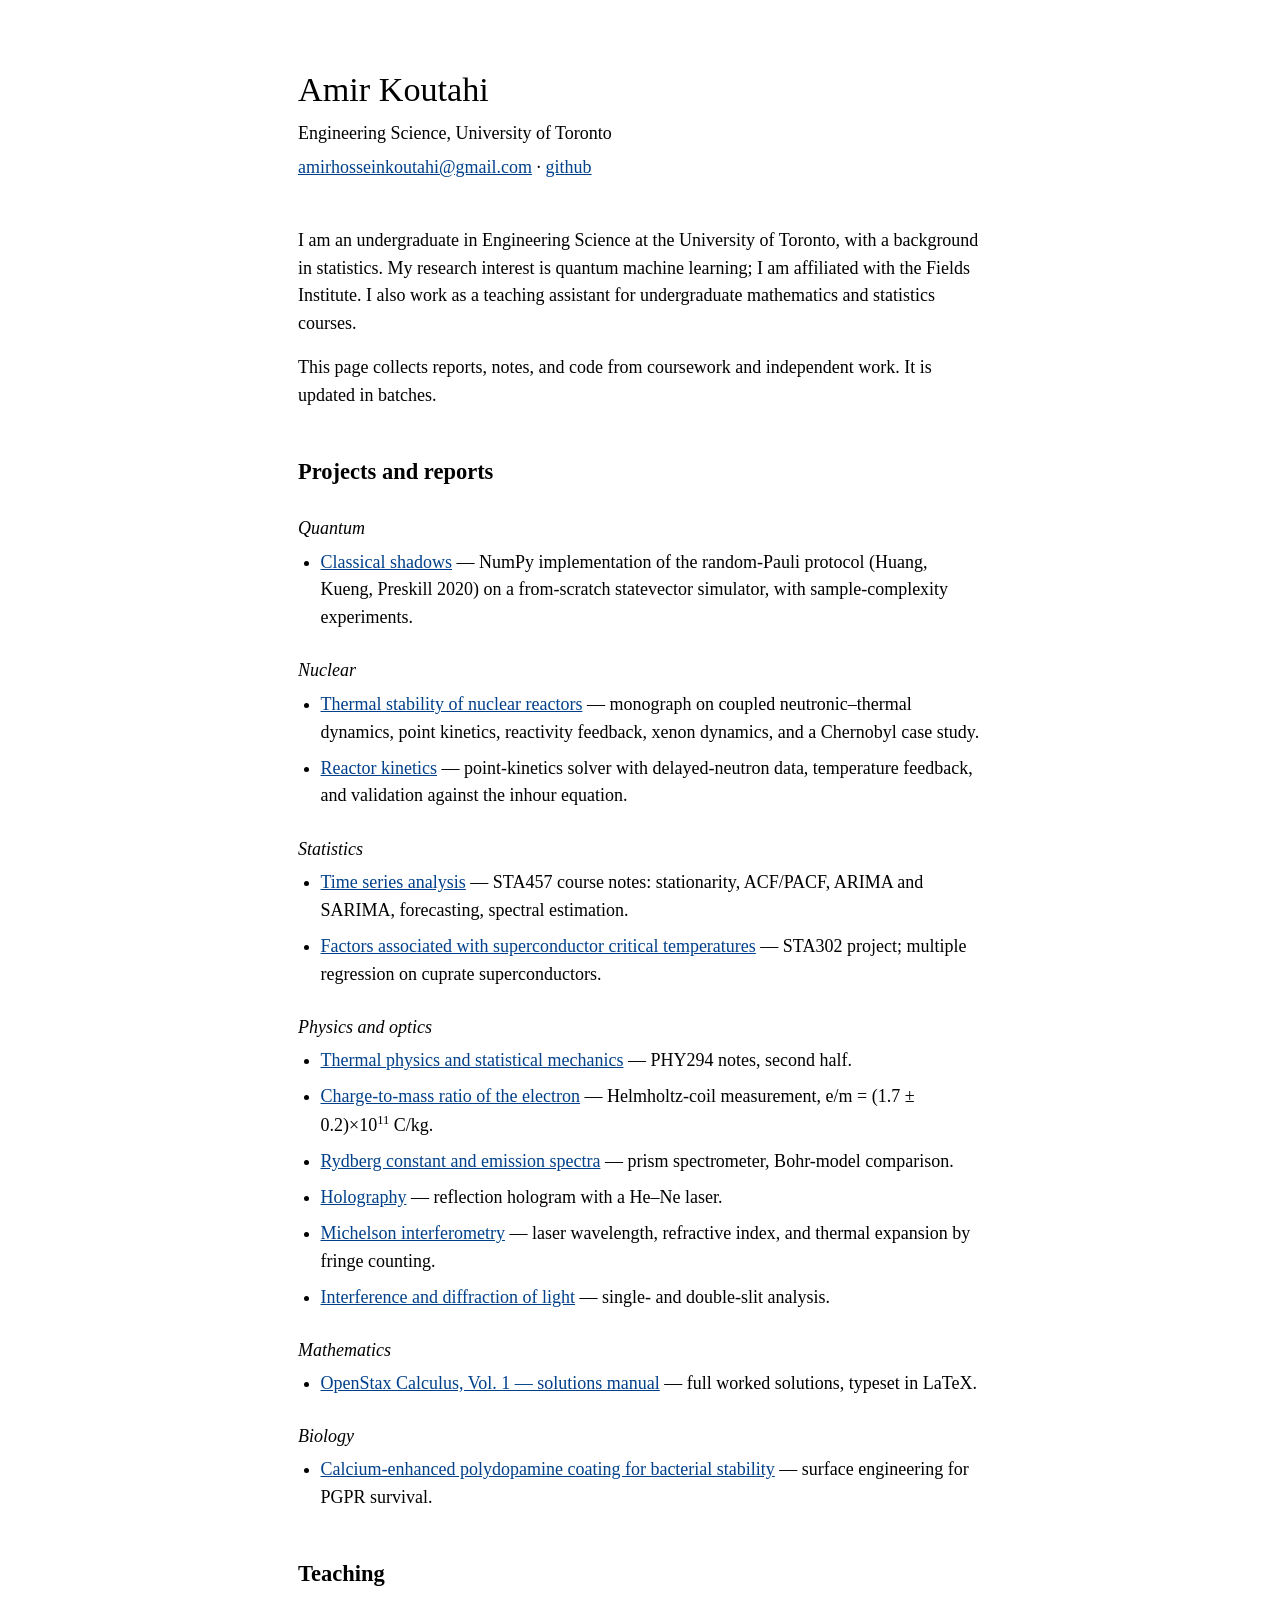
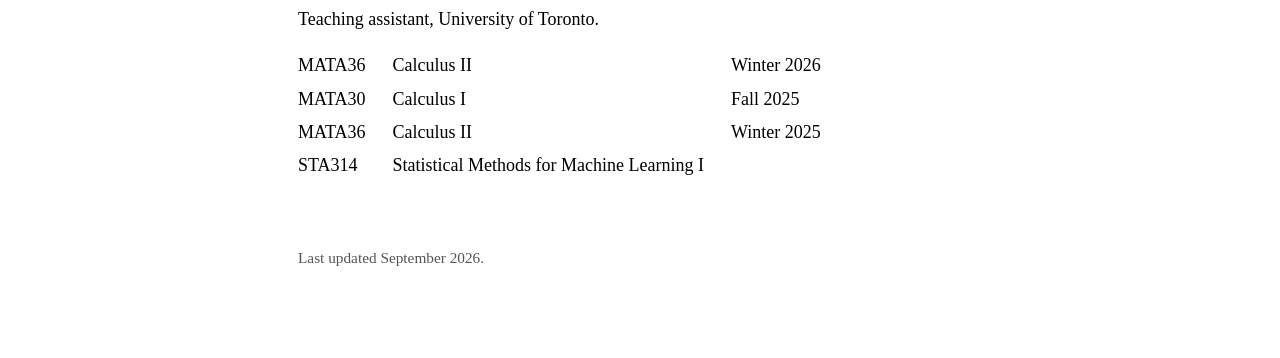
==== index.html @ e665cbd8 "Add files via upload" ====
<!DOCTYPE html>
<html lang="en">
<head>
  <meta charset="utf-8">
  <meta name="viewport" content="width=device-width, initial-scale=1">
  <title>Amir Koutahi</title>
  <meta name="description" content="Amir Koutahi — Engineering Science, University of Toronto. Research, projects, and teaching.">
  <link rel="stylesheet" href="styles.css">
</head>
<body>

<header>
  <h1>Amir Koutahi</h1>
  <p class="affil">Engineering Science, University of Toronto</p>
  <p class="links">
    <a href="mailto:amirhosseinkoutahi@gmail.com">amirhosseinkoutahi@gmail.com</a> ·
    <a href="https://github.com/amir-koutahi">github</a>
  </p>
</header>

<main>

<section id="about">
  <p>
    I am an undergraduate in Engineering Science at the University of Toronto, with a
    background in statistics. My research interest is quantum machine learning; I am
    affiliated with the Fields Institute. I also work as a teaching assistant for
    undergraduate mathematics and statistics courses.
  </p>
  <p>
    This page collects reports, notes, and code from coursework and independent work.
    It is updated in batches.
  </p>
</section>

<section id="projects">
  <h2>Projects and reports</h2>

  <h3>Quantum</h3>
  <ul>
    <li><a href="https://github.com/amir-koutahi/classical-shadows">Classical shadows</a> — NumPy implementation of the random-Pauli protocol (Huang, Kueng, Preskill 2020) on a from-scratch statevector simulator, with sample-complexity experiments.</li>
  </ul>

  <h3>Nuclear</h3>
  <ul>
    <li><a href="https://github.com/amir-koutahi/thermal-stability-nuclear-reactors/blob/main/thermal-stability-of-nuclear-reactors.pdf">Thermal stability of nuclear reactors</a> — monograph on coupled neutronic–thermal dynamics, point kinetics, reactivity feedback, xenon dynamics, and a Chernobyl case study.</li>
    <li><a href="https://github.com/amir-koutahi/reactor-kinetics">Reactor kinetics</a> — point-kinetics solver with delayed-neutron data, temperature feedback, and validation against the inhour equation.</li>
  </ul>

  <h3>Statistics</h3>
  <ul>
    <li><a href="assets/pdfs/STA457_Time_Series_Analysis.pdf">Time series analysis</a> — STA457 course notes: stationarity, ACF/PACF, ARIMA and SARIMA, forecasting, spectral estimation.</li>
    <li><a href="https://amirkoutahi.com/wp-content/uploads/2026/04/report.pdf">Factors associated with superconductor critical temperatures</a> — STA302 project; multiple regression on cuprate superconductors.</li>
  </ul>

  <h3>Physics and optics</h3>
  <ul>
    <li><a href="https://amirkoutahi.com/wp-content/uploads/2026/04/PHY294_part_2_notes.pdf">Thermal physics and statistical mechanics</a> — PHY294 notes, second half.</li>
    <li><a href="https://amirkoutahi.com/wp-content/uploads/2026/04/Charge_to_mass_ratio_for_the_electron.pdf">Charge-to-mass ratio of the electron</a> — Helmholtz-coil measurement, e/m = (1.7 ± 0.2)×10<sup>11</sup> C/kg.</li>
    <li><a href="https://amirkoutahi.com/wp-content/uploads/2026/03/Rydberg_constant_lab_report.pdf">Rydberg constant and emission spectra</a> — prism spectrometer, Bohr-model comparison.</li>
    <li><a href="https://amirkoutahi.com/wp-content/uploads/2026/04/Holography.pdf">Holography</a> — reflection hologram with a He–Ne laser.</li>
    <li><a href="https://amirkoutahi.com/wp-content/uploads/2026/04/PHY294_lab_report_Interferometry.pdf">Michelson interferometry</a> — laser wavelength, refractive index, and thermal expansion by fringe counting.</li>
    <li><a href="https://amirkoutahi.com/wp-content/uploads/2026/03/diffraction_Interference_lab_report.pdf">Interference and diffraction of light</a> — single- and double-slit analysis.</li>
  </ul>

  <h3>Mathematics</h3>
  <ul>
    <li><a href="https://amirkoutahi.com/wp-content/uploads/2026/01/OpenStax_Solution_Manuals-1.pdf">OpenStax Calculus, Vol. 1 — solutions manual</a> — full worked solutions, typeset in LaTeX.</li>
  </ul>

  <h3>Biology</h3>
  <ul>
    <li><a href="https://amirkoutahi.com/wp-content/uploads/2026/03/Nanomechanolab.pdf">Calcium-enhanced polydopamine coating for bacterial stability</a> — surface engineering for PGPR survival.</li>
  </ul>
</section>

<section id="teaching">
  <h2>Teaching</h2>
  <p>Teaching assistant, University of Toronto.</p>
  <table>
    <tr><td>MATA36</td><td>Calculus II</td><td>Winter 2026</td></tr>
    <tr><td>MATA30</td><td>Calculus I</td><td>Fall 2025</td></tr>
    <tr><td>MATA36</td><td>Calculus II</td><td>Winter 2025</td></tr>
    <tr><td>STA314</td><td>Statistical Methods for Machine Learning I</td><td></td></tr>
  </table>
  <!-- To add tutorial notes, link them here, e.g.
  <ul><li><a href="assets/pdfs/mata36-week1.pdf">MATA36 — Week 1</a></li></ul> -->
</section>

</main>

<footer>
  <p>Last updated September 2026.</p>
</footer>

</body>
</html>
---- styles.css ----
/* Amir Koutahi — personal site. Plain, paper-like. */

html {
  font-family: "Latin Modern Roman", "Computer Modern Serif", Georgia, "Times New Roman", serif;
  font-size: 18px;
  line-height: 1.55;
  color: #000;
  background: #fff;
}

body {
  max-width: 38em;
  margin: 0 auto;
  padding: 3.5rem 1.25rem 4rem;
}

header { margin-bottom: 2.5rem; }

h1 {
  font-size: 1.9rem;
  font-weight: normal;
  margin: 0 0 .2rem;
}

.affil { margin: 0 0 .35rem; }

.links { margin: 0; }

h2 {
  font-size: 1.25rem;
  font-weight: bold;
  margin: 2.5rem 0 .75rem;
}

h3 {
  font-size: 1rem;
  font-weight: normal;
  font-style: italic;
  margin: 1.4rem 0 .3rem;
}

p { margin: 0 0 .9rem; }

ul {
  margin: 0;
  padding-left: 1.25rem;
}

li { margin-bottom: .45rem; }

a { color: #00408a; }
a:hover { text-decoration-thickness: 2px; }
a:focus-visible { outline: 2px solid #00408a; outline-offset: 2px; }

table { border-collapse: collapse; margin-top: .25rem; }
td { padding: .15rem 1.5rem .15rem 0; vertical-align: top; }
td:last-child { padding-right: 0; }

sup { font-size: .7em; }

footer {
  margin-top: 3.5rem;
  font-size: .85rem;
  color: #555;
}

@media (max-width: 480px) {
  html { font-size: 17px; }
  body { padding-top: 2rem; }
}
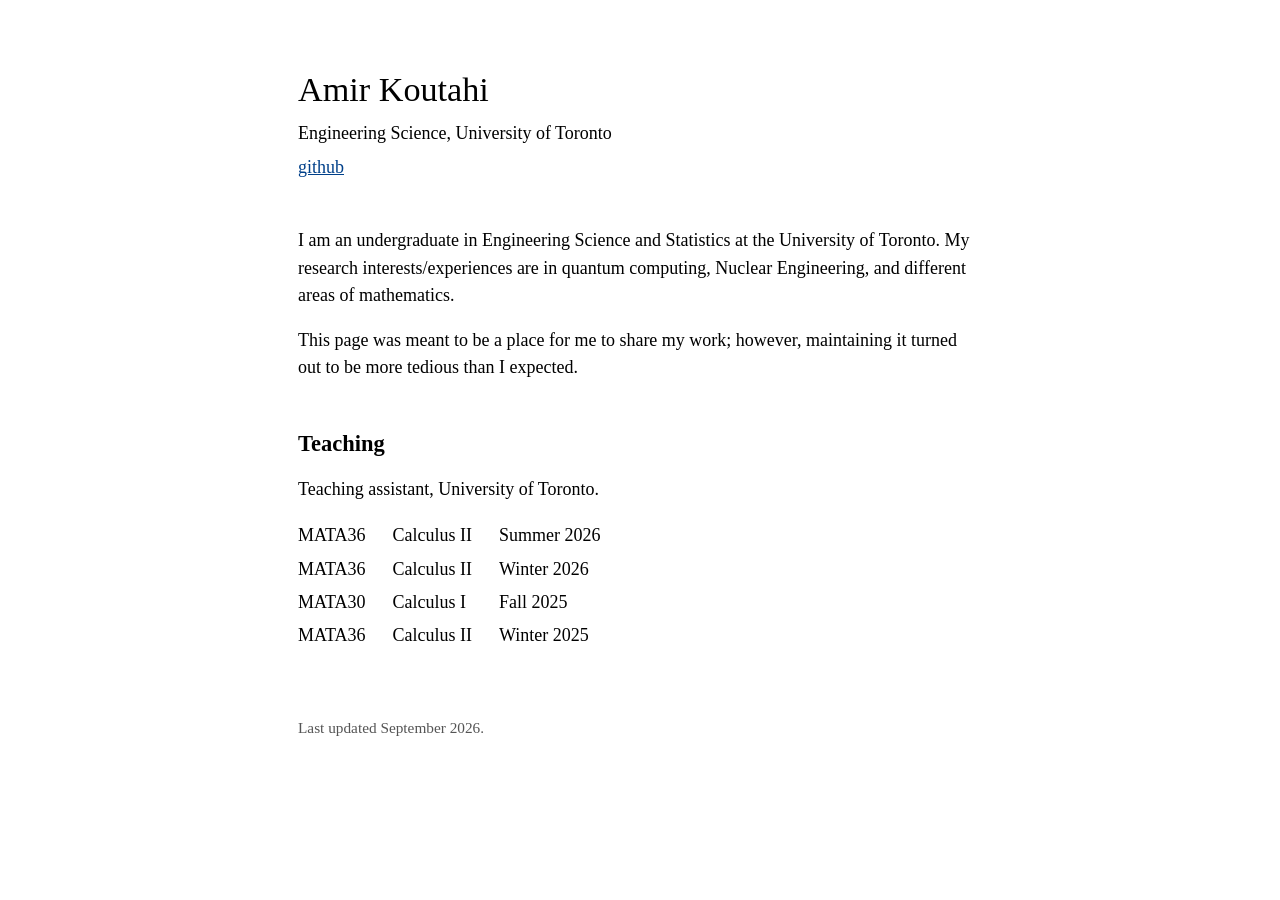
==== commit 29d1d873: "Revise personal info and teaching details in index.html Updated personal information and research in" ====
--- a/index.html
+++ b/index.html
@@ -13,7 +13,6 @@
   <h1>Amir Koutahi</h1>
   <p class="affil">Engineering Science, University of Toronto</p>
   <p class="links">
-    <a href="mailto:amirhosseinkoutahi@gmail.com">amirhosseinkoutahi@gmail.com</a> ·
     <a href="https://github.com/amir-koutahi">github</a>
   </p>
 </header>
@@ -22,66 +21,21 @@
 
 <section id="about">
   <p>
-    I am an undergraduate in Engineering Science at the University of Toronto, with a
-    background in statistics. My research interest is quantum machine learning; I am
-    affiliated with the Fields Institute. I also work as a teaching assistant for
-    undergraduate mathematics and statistics courses.
+    I am an undergraduate in Engineering Science and Statistics at the University of Toronto. My research interests/experiences are in quantum computing, Nuclear Engineering, and different areas of mathematics. 
   </p>
   <p>
-    This page collects reports, notes, and code from coursework and independent work.
-    It is updated in batches.
+    This page was meant to be a place for me to share my work; however, maintaining it turned out to be more tedious than I expected.
   </p>
-</section>
-
-<section id="projects">
-  <h2>Projects and reports</h2>
-
-  <h3>Quantum</h3>
-  <ul>
-    <li><a href="https://github.com/amir-koutahi/classical-shadows">Classical shadows</a> — NumPy implementation of the random-Pauli protocol (Huang, Kueng, Preskill 2020) on a from-scratch statevector simulator, with sample-complexity experiments.</li>
-  </ul>
-
-  <h3>Nuclear</h3>
-  <ul>
-    <li><a href="https://github.com/amir-koutahi/thermal-stability-nuclear-reactors/blob/main/thermal-stability-of-nuclear-reactors.pdf">Thermal stability of nuclear reactors</a> — monograph on coupled neutronic–thermal dynamics, point kinetics, reactivity feedback, xenon dynamics, and a Chernobyl case study.</li>
-    <li><a href="https://github.com/amir-koutahi/reactor-kinetics">Reactor kinetics</a> — point-kinetics solver with delayed-neutron data, temperature feedback, and validation against the inhour equation.</li>
-  </ul>
-
-  <h3>Statistics</h3>
-  <ul>
-    <li><a href="assets/pdfs/STA457_Time_Series_Analysis.pdf">Time series analysis</a> — STA457 course notes: stationarity, ACF/PACF, ARIMA and SARIMA, forecasting, spectral estimation.</li>
-    <li><a href="https://amirkoutahi.com/wp-content/uploads/2026/04/report.pdf">Factors associated with superconductor critical temperatures</a> — STA302 project; multiple regression on cuprate superconductors.</li>
-  </ul>
-
-  <h3>Physics and optics</h3>
-  <ul>
-    <li><a href="https://amirkoutahi.com/wp-content/uploads/2026/04/PHY294_part_2_notes.pdf">Thermal physics and statistical mechanics</a> — PHY294 notes, second half.</li>
-    <li><a href="https://amirkoutahi.com/wp-content/uploads/2026/04/Charge_to_mass_ratio_for_the_electron.pdf">Charge-to-mass ratio of the electron</a> — Helmholtz-coil measurement, e/m = (1.7 ± 0.2)×10<sup>11</sup> C/kg.</li>
-    <li><a href="https://amirkoutahi.com/wp-content/uploads/2026/03/Rydberg_constant_lab_report.pdf">Rydberg constant and emission spectra</a> — prism spectrometer, Bohr-model comparison.</li>
-    <li><a href="https://amirkoutahi.com/wp-content/uploads/2026/04/Holography.pdf">Holography</a> — reflection hologram with a He–Ne laser.</li>
-    <li><a href="https://amirkoutahi.com/wp-content/uploads/2026/04/PHY294_lab_report_Interferometry.pdf">Michelson interferometry</a> — laser wavelength, refractive index, and thermal expansion by fringe counting.</li>
-    <li><a href="https://amirkoutahi.com/wp-content/uploads/2026/03/diffraction_Interference_lab_report.pdf">Interference and diffraction of light</a> — single- and double-slit analysis.</li>
-  </ul>
-
-  <h3>Mathematics</h3>
-  <ul>
-    <li><a href="https://amirkoutahi.com/wp-content/uploads/2026/01/OpenStax_Solution_Manuals-1.pdf">OpenStax Calculus, Vol. 1 — solutions manual</a> — full worked solutions, typeset in LaTeX.</li>
-  </ul>
-
-  <h3>Biology</h3>
-  <ul>
-    <li><a href="https://amirkoutahi.com/wp-content/uploads/2026/03/Nanomechanolab.pdf">Calcium-enhanced polydopamine coating for bacterial stability</a> — surface engineering for PGPR survival.</li>
-  </ul>
 </section>
 
 <section id="teaching">
   <h2>Teaching</h2>
   <p>Teaching assistant, University of Toronto.</p>
   <table>
+    <tr><td>MATA36</td><td>Calculus II</td><td>Summer 2026</td></tr>
     <tr><td>MATA36</td><td>Calculus II</td><td>Winter 2026</td></tr>
     <tr><td>MATA30</td><td>Calculus I</td><td>Fall 2025</td></tr>
     <tr><td>MATA36</td><td>Calculus II</td><td>Winter 2025</td></tr>
-    <tr><td>STA314</td><td>Statistical Methods for Machine Learning I</td><td></td></tr>
   </table>
   <!-- To add tutorial notes, link them here, e.g.
   <ul><li><a href="assets/pdfs/mata36-week1.pdf">MATA36 — Week 1</a></li></ul> -->
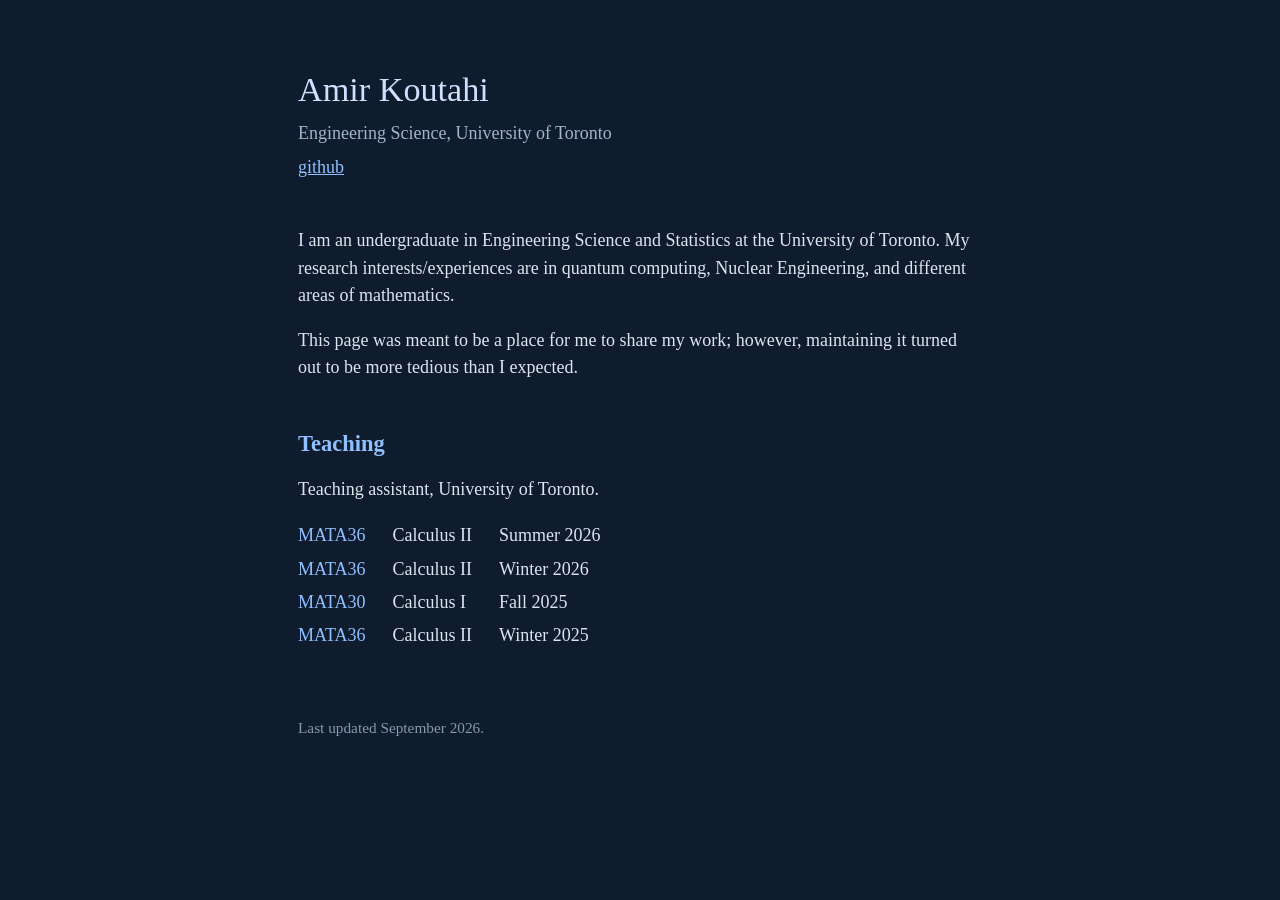
==== commit fc9acf0e: "Remove tutorial notes comment from index.html Removed commented-out section for tutorial notes." ====
--- a/index.html
+++ b/index.html
@@ -37,8 +37,6 @@
     <tr><td>MATA30</td><td>Calculus I</td><td>Fall 2025</td></tr>
     <tr><td>MATA36</td><td>Calculus II</td><td>Winter 2025</td></tr>
   </table>
-  <!-- To add tutorial notes, link them here, e.g.
-  <ul><li><a href="assets/pdfs/mata36-week1.pdf">MATA36 — Week 1</a></li></ul> -->
 </section>
 
 </main>
--- a/styles.css
+++ b/styles.css
@@ -1,11 +1,11 @@
-/* Amir Koutahi — personal site. Plain, paper-like. */
+/* Amir Koutahi â€” personal site. Plain, dark navy. */
 
 html {
   font-family: "Latin Modern Roman", "Computer Modern Serif", Georgia, "Times New Roman", serif;
   font-size: 18px;
   line-height: 1.55;
-  color: #000;
-  background: #fff;
+  color: #dde4ee;
+  background: #0f1c2e;
 }
 
 body {
@@ -17,22 +17,25 @@
 header { margin-bottom: 2.5rem; }
 
 h1 {
+  color: #cfe0ff;
   font-size: 1.9rem;
   font-weight: normal;
   margin: 0 0 .2rem;
 }
 
-.affil { margin: 0 0 .35rem; }
+.affil { margin: 0 0 .35rem; color: #a3b3c9; }
 
 .links { margin: 0; }
 
 h2 {
+  color: #8fc1ff;
   font-size: 1.25rem;
   font-weight: bold;
   margin: 2.5rem 0 .75rem;
 }
 
 h3 {
+  color: #a3b3c9;
   font-size: 1rem;
   font-weight: normal;
   font-style: italic;
@@ -48,12 +51,13 @@
 
 li { margin-bottom: .45rem; }
 
-a { color: #00408a; }
+a { color: #8fc1ff; }
 a:hover { text-decoration-thickness: 2px; }
-a:focus-visible { outline: 2px solid #00408a; outline-offset: 2px; }
+a:focus-visible { outline: 2px solid #8fc1ff; outline-offset: 2px; }
 
 table { border-collapse: collapse; margin-top: .25rem; }
 td { padding: .15rem 1.5rem .15rem 0; vertical-align: top; }
+td:first-child { color: #8fc1ff; }
 td:last-child { padding-right: 0; }
 
 sup { font-size: .7em; }
@@ -61,7 +65,7 @@
 footer {
   margin-top: 3.5rem;
   font-size: .85rem;
-  color: #555;
+  color: #8a97ab;
 }
 
 @media (max-width: 480px) {
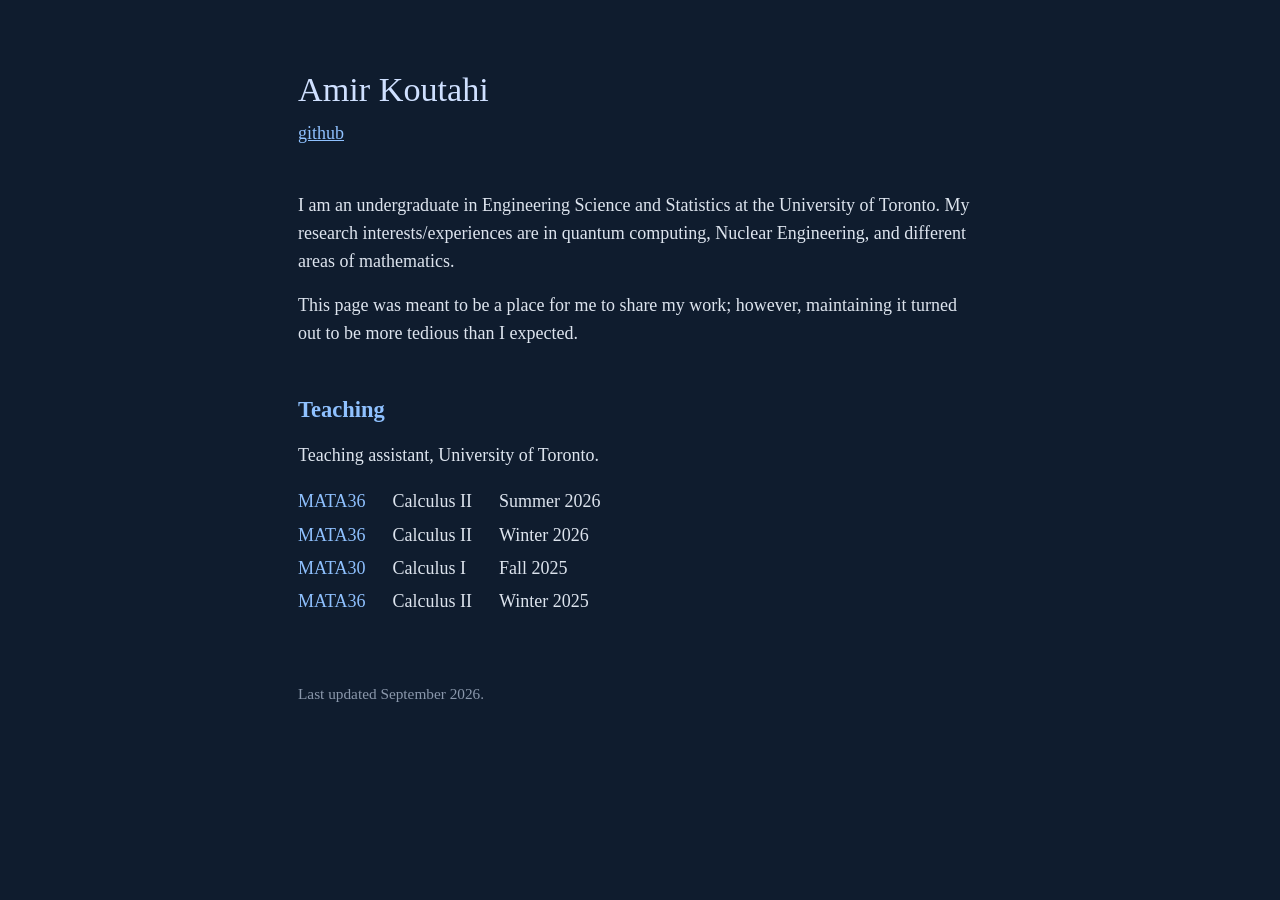
==== commit c8585e4c: "Remove affiliation paragraph from index.html" ====
--- a/index.html
+++ b/index.html
@@ -11,7 +11,6 @@
 
 <header>
   <h1>Amir Koutahi</h1>
-  <p class="affil">Engineering Science, University of Toronto</p>
   <p class="links">
     <a href="https://github.com/amir-koutahi">github</a>
   </p>
--- a/styles.css
+++ b/styles.css
@@ -1,4 +1,4 @@
-/* Amir Koutahi â€” personal site. Plain, dark navy. */
+/* dark navy */
 
 html {
   font-family: "Latin Modern Roman", "Computer Modern Serif", Georgia, "Times New Roman", serif;
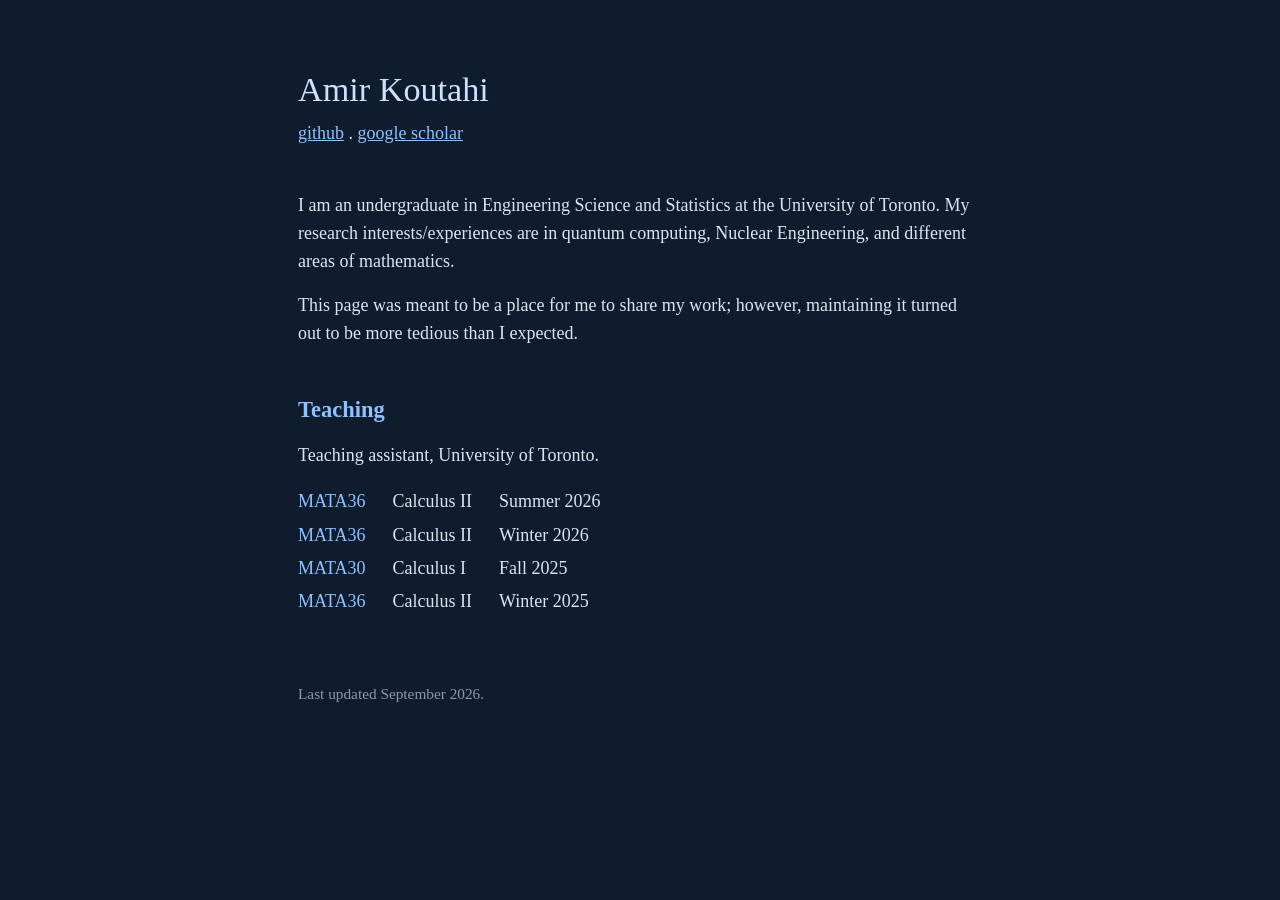
==== commit 65ac647f: "Add Google Scholar link to index.html" ====
--- a/index.html
+++ b/index.html
@@ -12,7 +12,8 @@
 <header>
   <h1>Amir Koutahi</h1>
   <p class="links">
-    <a href="https://github.com/amir-koutahi">github</a>
+    <a href="https://github.com/amir-koutahi">github</a> .
+    <a href="https://scholar.google.ca/citations?user=P5gp0iUAAAAJ&amp;hl=en">google scholar</a>
   </p>
 </header>
 
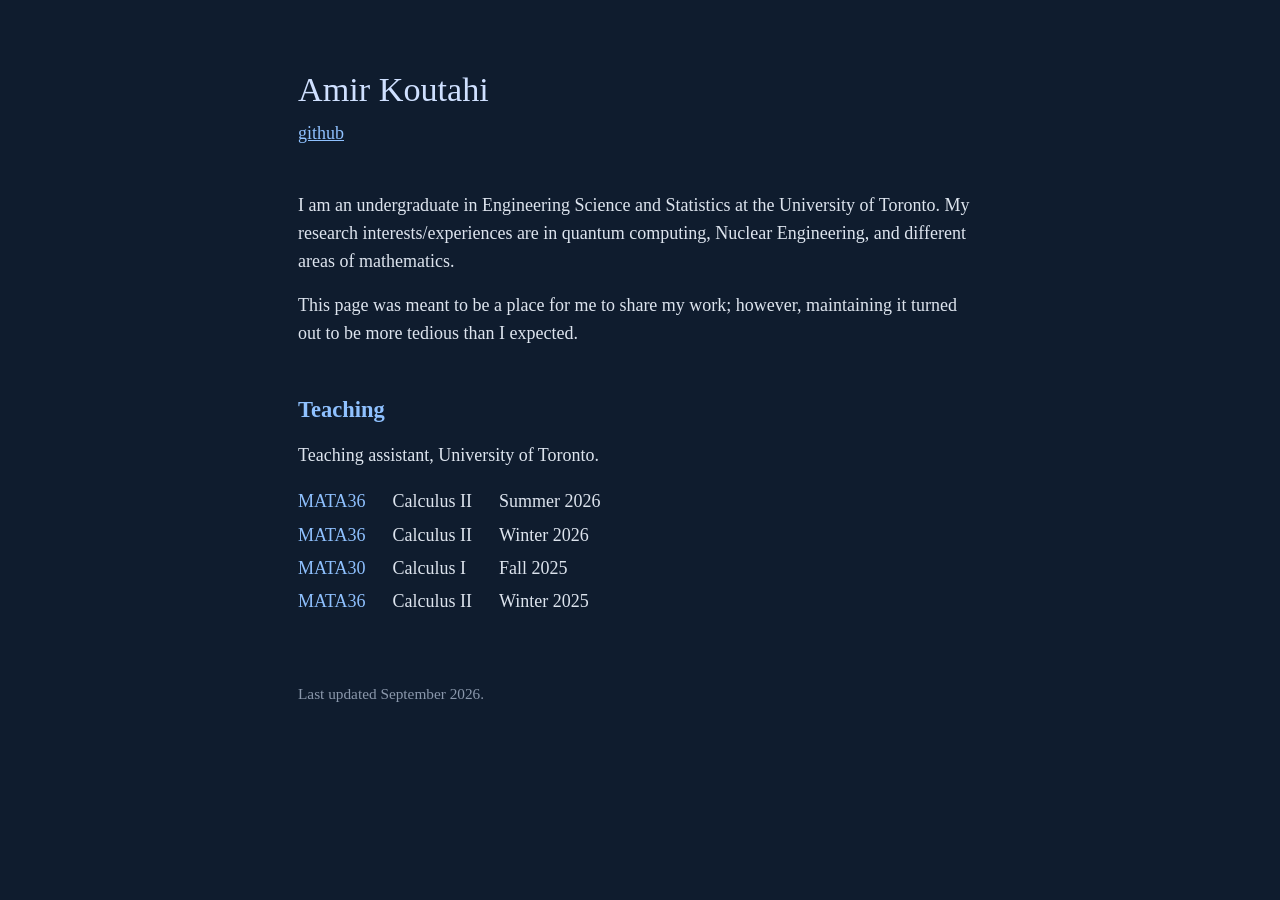
==== commit 53011f4c: "make a comment Comment out the Google Scholar link in the header." ====
--- a/index.html
+++ b/index.html
@@ -12,8 +12,8 @@
 <header>
   <h1>Amir Koutahi</h1>
   <p class="links">
-    <a href="https://github.com/amir-koutahi">github</a> .
-    <a href="https://scholar.google.ca/citations?user=P5gp0iUAAAAJ&amp;hl=en">google scholar</a>
+    <a href="https://github.com/amir-koutahi">github</a>
+    <!-- <a href="https://scholar.google.ca/citations?user=P5gp0iUAAAAJ&amp;hl=en">google scholar</a> -->
   </p>
 </header>
 
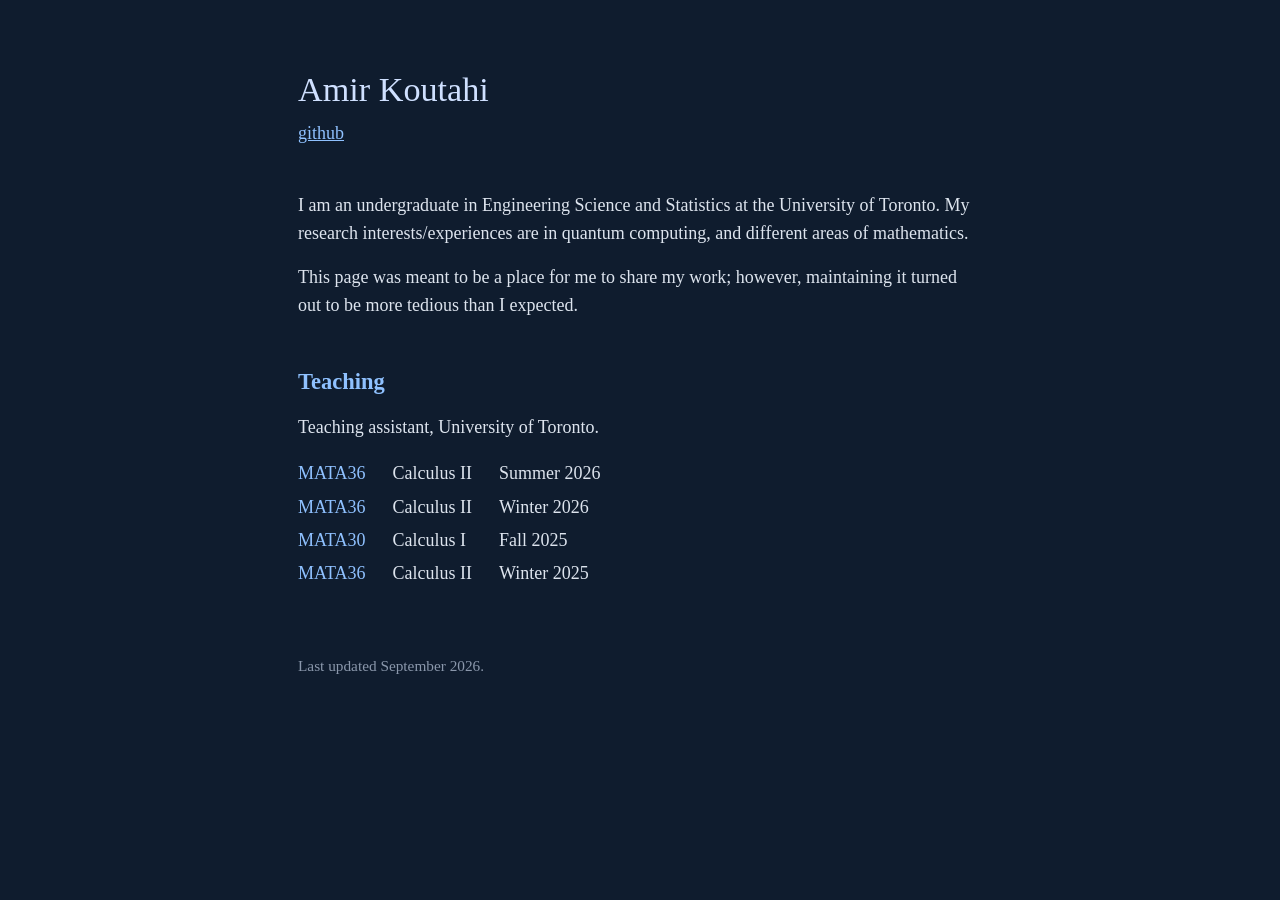
==== commit 0f0c7f63: "Remove some stuff" ====
--- a/index.html
+++ b/index.html
@@ -21,7 +21,7 @@
 
 <section id="about">
   <p>
-    I am an undergraduate in Engineering Science and Statistics at the University of Toronto. My research interests/experiences are in quantum computing, Nuclear Engineering, and different areas of mathematics. 
+    I am an undergraduate in Engineering Science and Statistics at the University of Toronto. My research interests/experiences are in quantum computing, and different areas of mathematics. 
   </p>
   <p>
     This page was meant to be a place for me to share my work; however, maintaining it turned out to be more tedious than I expected.
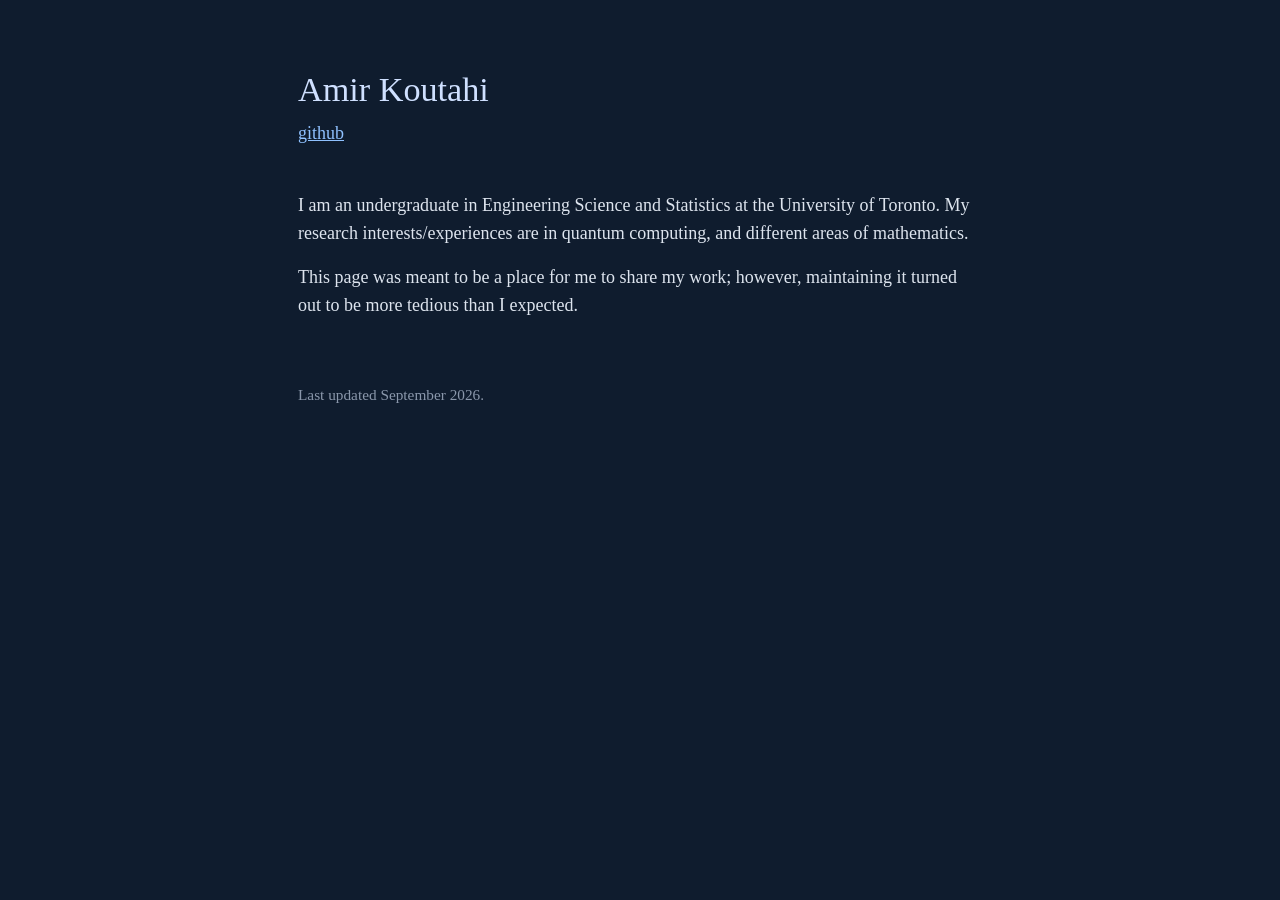
==== commit fca0f2db: "Remove teaching section from index.html Removed the teaching section from the index.html file." ====
--- a/index.html
+++ b/index.html
@@ -28,16 +28,6 @@
   </p>
 </section>
 
-<section id="teaching">
-  <h2>Teaching</h2>
-  <p>Teaching assistant, University of Toronto.</p>
-  <table>
-    <tr><td>MATA36</td><td>Calculus II</td><td>Summer 2026</td></tr>
-    <tr><td>MATA36</td><td>Calculus II</td><td>Winter 2026</td></tr>
-    <tr><td>MATA30</td><td>Calculus I</td><td>Fall 2025</td></tr>
-    <tr><td>MATA36</td><td>Calculus II</td><td>Winter 2025</td></tr>
-  </table>
-</section>
 
 </main>
 
